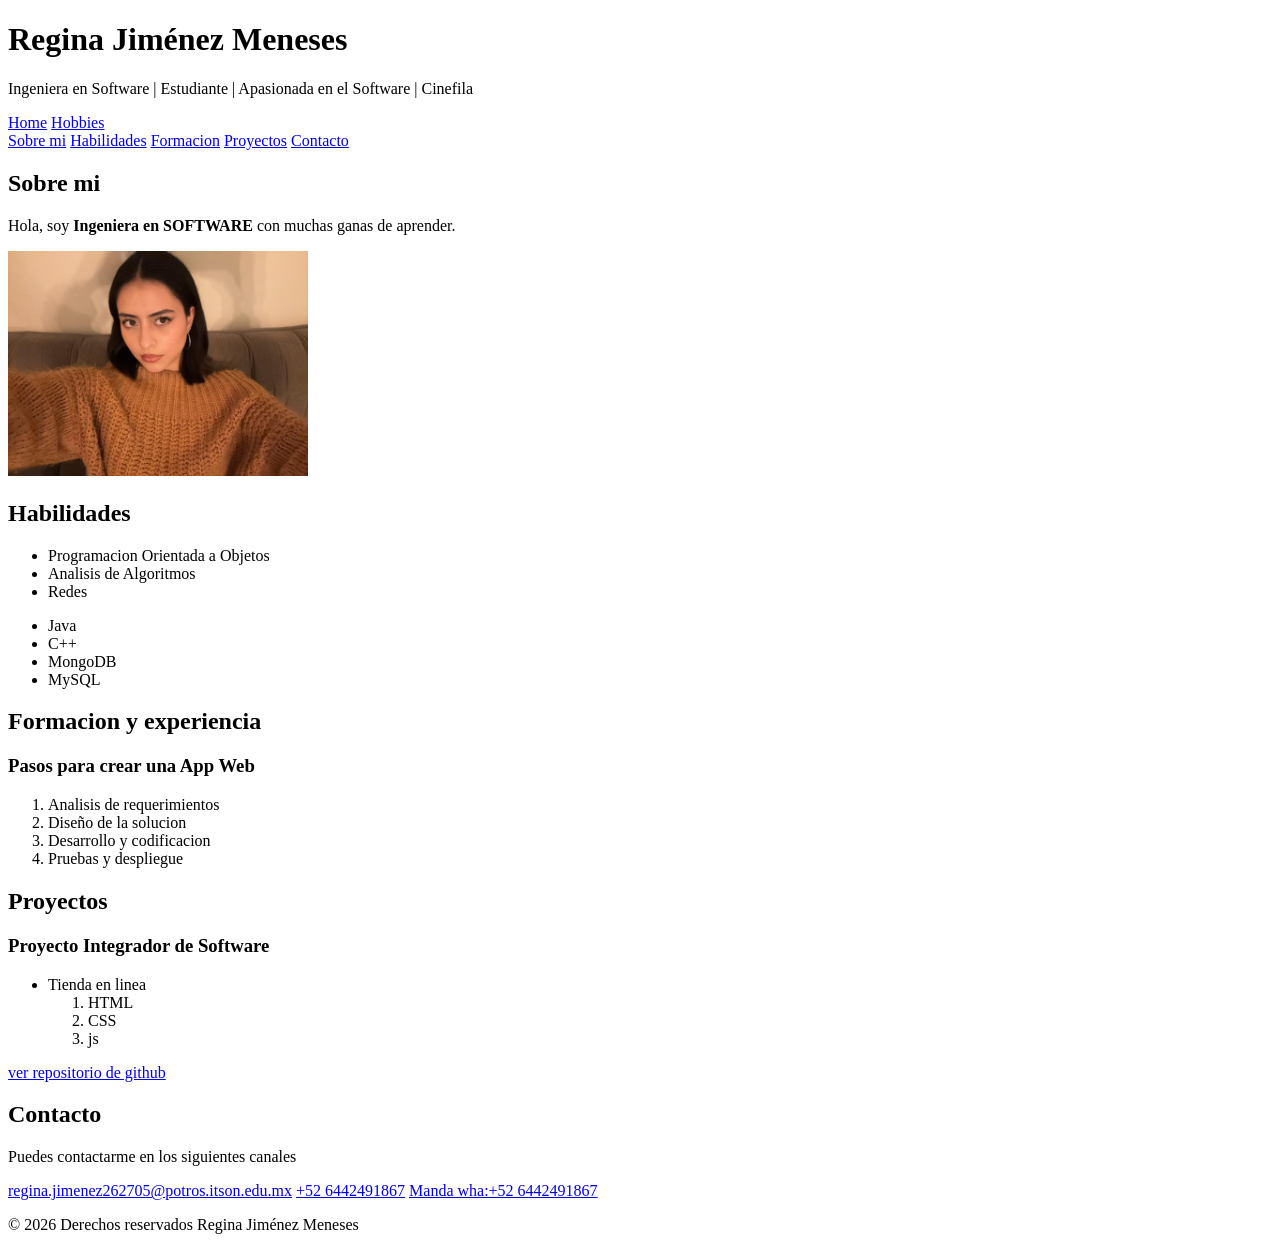
==== Portafolio/Portafolio/src/main/resources/static/index.html @ b5fa02b0 "Feat: Base de html del portafolio Para mantener mas organizado, decidí crear otro repositorio con el" ====
<!DOCTYPE html>
<html lang="en">
<head>
    <meta charset="UTF-8">
    <title>Mi portafolio personal</title>
    <meta name="viewport" content="width=device-width, initial-scale=1.5">
    <meta name="description" content="Portafolio profesional de la Ingeniera Regina Jiménez">
    <meta name="keywords" content="portafolio, ingeniero en software">
    <meta name="author" content="Regina Jiménez Meneses">
    <meta name="robots" content="index, follow">
    <link rel="shortcut icon" href="changuillo.jpg" type="image/x-icon">
</head>
<body>
<header>
    <h1>Regina Jiménez Meneses</h1>
    <p>Ingeniera en Software | Estudiante | Apasionada en el Software | Cinefila</p>
    <nav>
        <a href="index.html">Home</a>
        <a href="hobbies.html">Hobbies</a>
    </nav>
    <nav>
        <a href="#sobre-mi">Sobre mi</a>
        <a href="#habilidades">Habilidades</a>
        <a href="#formacion">Formacion</a>
        <a href="#proyectos">Proyectos</a>
        <a href="#contacto">Contacto</a>
    </nav>

</header>
<main>
    <section id="sobre-mi">
        <h2>Sobre mi</h2>
        <p>Hola, soy <strong> Ingeniera en SOFTWARE</strong> con muchas ganas de aprender.</p>
        <img src="imagenes/yo.jpeg" alt="Foto de Eva la primera mujer del mundo" width="300">
    </section>
    <section id="habilidades">
        <h2>Habilidades</h2>
        <ul>
            <li>Programacion Orientada a Objetos</li>
            <li>Analisis de Algoritmos</li>
            <li>Redes</li>
        </ul>

        <ul>
            <li>Java</li>
            <li>C++</li>
            <li>MongoDB</li>
            <li>MySQL</li>
        </ul>
    </section>
    <section id="formacion">
        <h2>Formacion y experiencia</h2>
        <h3>Pasos para crear una App Web</h3>
        <ol>
            <li>Analisis de requerimientos</li>
            <li>Diseño de la solucion</li>
            <li>Desarrollo y codificacion</li>
            <li>Pruebas y despliegue</li>
        </ol>
    </section>
    <section id="proyectos">
        <h2>Proyectos</h2>
        <h3>Proyecto Integrador de Software</h3>
        <ul>
            <li>Tienda en linea</li>
            <ol>
                <li>HTML</li>
                <li>CSS</li>
                <li>js</li>
            </ol>
        </ul>
        <a href="https://github.com/regiiniita?tab=repositories" target="_blank">ver repositorio de github</a>
    </section>
    <section id="contacto">
        <h2>Contacto</h2>
        <p>Puedes contactarme en los siguientes canales</p>
        <a href="mailto:regina.jimenez262705@potros.itson.edu.mx">regina.jimenez262705@potros.itson.edu.mx</a>
        <a href="tel:+526442491867">+52 6442491867</a>
        <a href="https://wa.me/526442491867"> Manda wha:+52 6442491867</a>
    </section>
</main>
<footer>
    <p>&copy; 2026 Derechos reservados Regina Jiménez Meneses</p>
</footer>

</body>
</html>
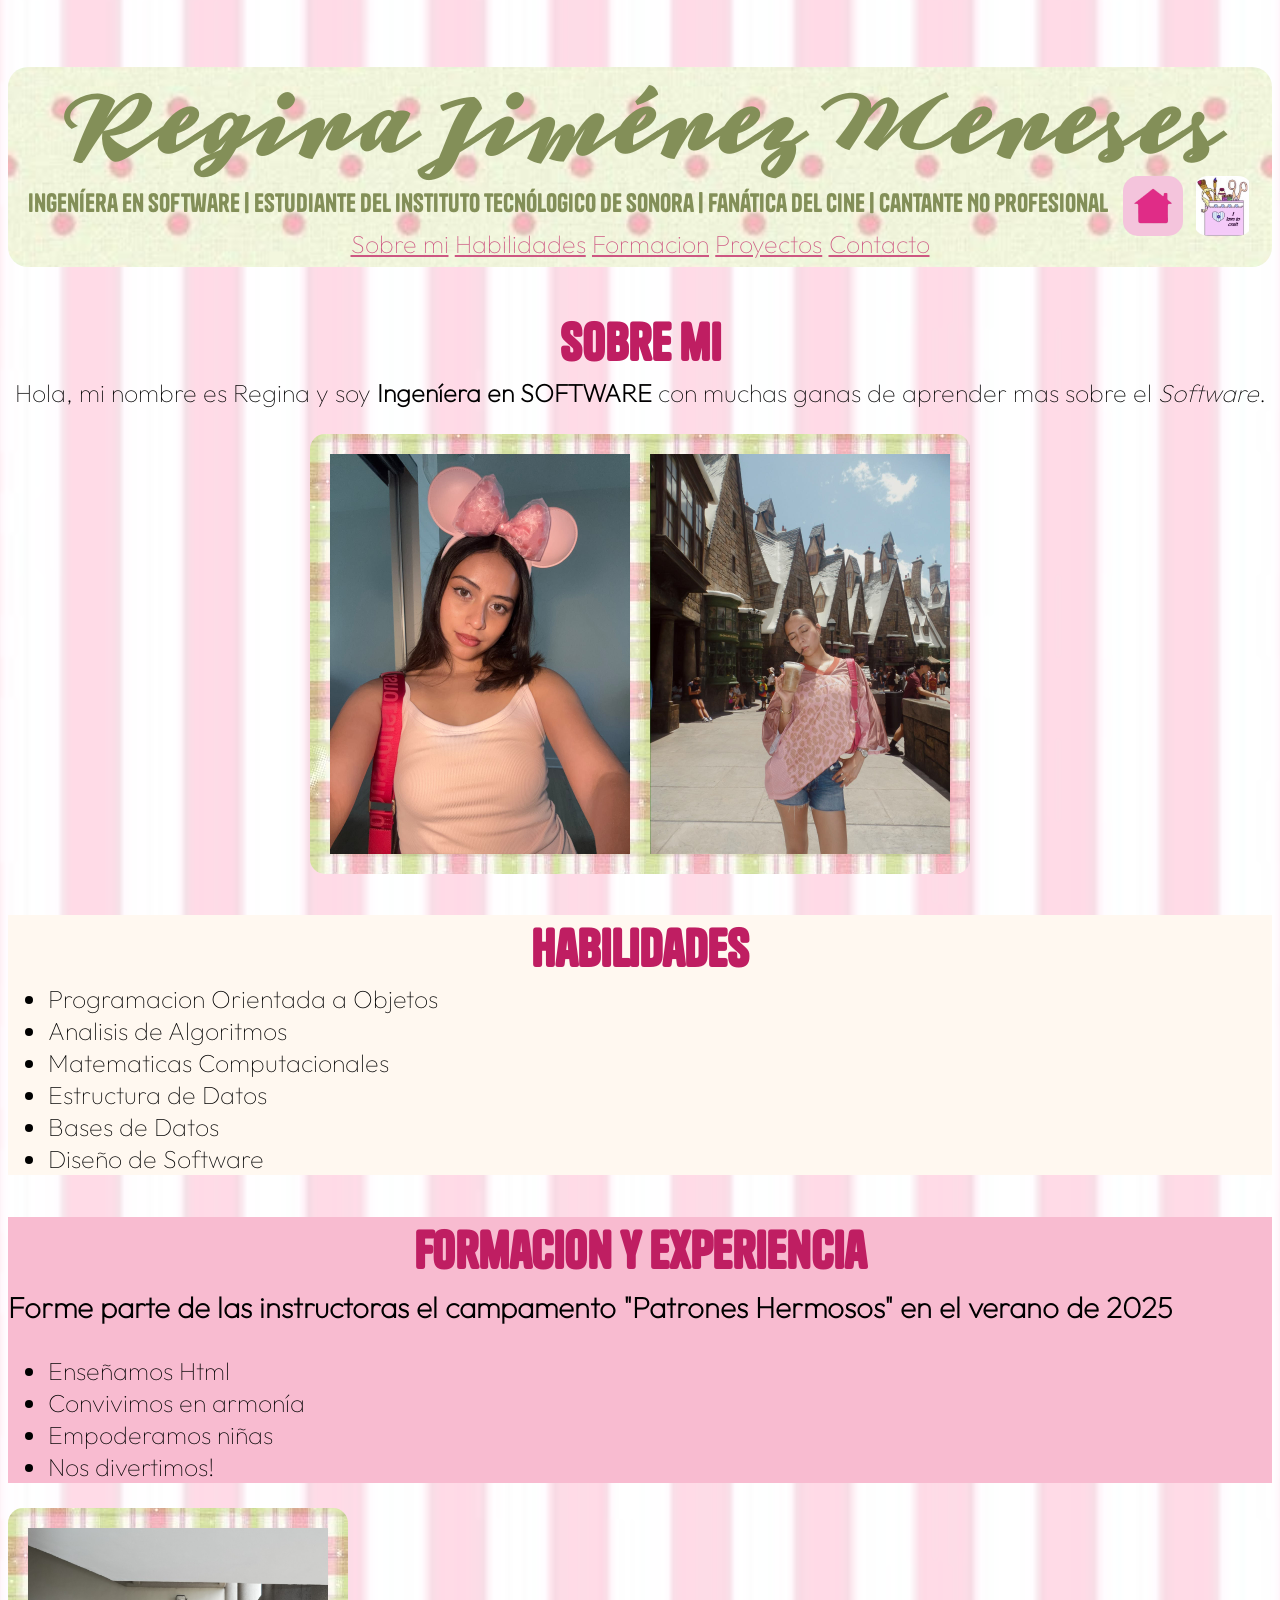
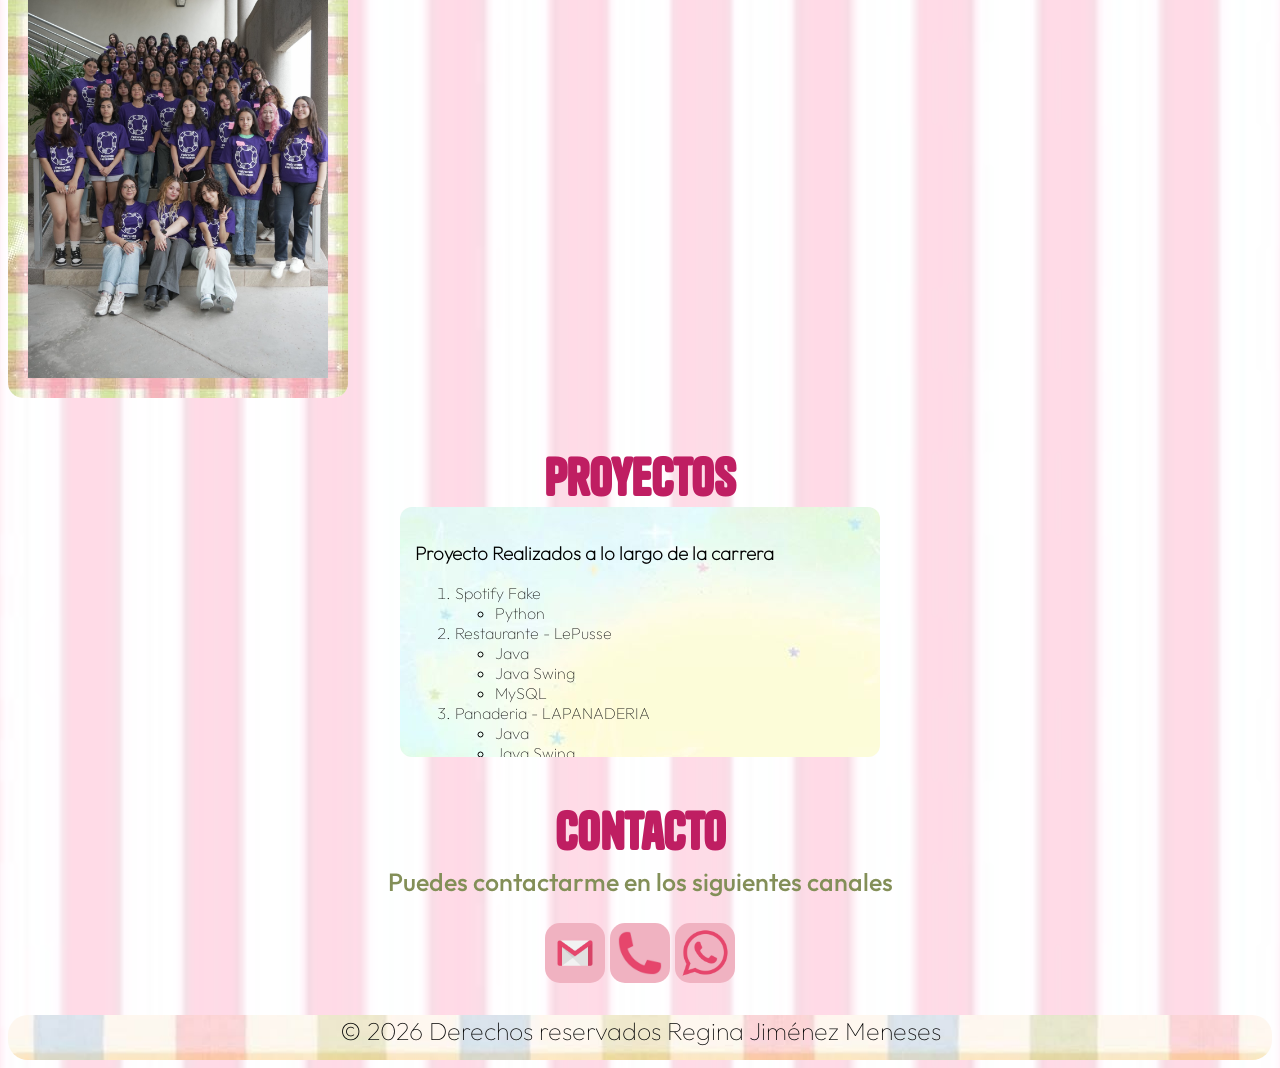
==== commit fe2c3d6a: "feat: Implementacion de css a la pagina web" ====
--- a/Portafolio/Portafolio/src/main/resources/static/index.html
+++ b/Portafolio/Portafolio/src/main/resources/static/index.html
@@ -8,17 +8,21 @@
     <meta name="keywords" content="portafolio, ingeniero en software">
     <meta name="author" content="Regina Jiménez Meneses">
     <meta name="robots" content="index, follow">
-    <link rel="shortcut icon" href="changuillo.jpg" type="image/x-icon">
+    <link rel="shortcut icon" href="imagenes/icon.jpg" type="image/x-icon">
+
+    <link rel="stylesheet" href="css/style.css">
 </head>
 <body>
 <header>
-    <h1>Regina Jiménez Meneses</h1>
-    <p>Ingeniera en Software | Estudiante | Apasionada en el Software | Cinefila</p>
-    <nav>
-        <a href="index.html">Home</a>
-        <a href="hobbies.html">Hobbies</a>
-    </nav>
-    <nav>
+    <h1 id="nombre">Regina Jiménez Meneses</h1>
+    <div class="contenedor-descriptivos">
+        <p id="descriptivos">Ingeníera en Software | Estudiante del Instituto Tecnólogico de Sonora | Fanática del Cine | Cantante No Profesional </p>
+        <nav id="navegador">
+            <a href="index.html"><img src="imagenes/home.jpg"></a>
+            <a href="hobbies.html"><img src="imagenes/hobbie.jpg"></a>
+        </nav>
+    </div>
+    <nav id="secciones">
         <a href="#sobre-mi">Sobre mi</a>
         <a href="#habilidades">Habilidades</a>
         <a href="#formacion">Formacion</a>
@@ -29,54 +33,75 @@
 </header>
 <main>
     <section id="sobre-mi">
-        <h2>Sobre mi</h2>
-        <p>Hola, soy <strong> Ingeniera en SOFTWARE</strong> con muchas ganas de aprender.</p>
-        <img src="imagenes/yo.jpeg" alt="Foto de Eva la primera mujer del mundo" width="300">
+        <h2 class="seccion">Sobre mi</h2>
+        <p id="texto">Hola, mi nombre es Regina y soy <strong> Ingeníera en SOFTWARE</strong> con muchas ganas de aprender mas sobre el <em>Software</em>.</p>
+        <div class="fotos-regina">
+        <img src="imagenes/foto3.jpeg" alt="Foto de Eva la primera mujer del mundo" width="300">
+        <img src="imagenes/foto4.jpeg" alt="Foto de Eva la primera mujer del mundo" width="300">
+        </div>
     </section>
     <section id="habilidades">
-        <h2>Habilidades</h2>
+        <h2 class="seccion">Habilidades</h2>
         <ul>
             <li>Programacion Orientada a Objetos</li>
             <li>Analisis de Algoritmos</li>
-            <li>Redes</li>
-        </ul>
-
-        <ul>
-            <li>Java</li>
-            <li>C++</li>
-            <li>MongoDB</li>
-            <li>MySQL</li>
+            <li>Matematicas Computacionales</li>
+            <li>Estructura de Datos</li>
+            <li>Bases de Datos</li>
+            <li>Diseño de Software</li>
         </ul>
     </section>
     <section id="formacion">
-        <h2>Formacion y experiencia</h2>
-        <h3>Pasos para crear una App Web</h3>
+        <h2 class="seccion">Formacion y experiencia</h2>
+        <h3>Forme parte de las instructoras el campamento <strong>"Patrones Hermosos"</strong> en el verano de 2025</h3>
+        <ul>
+            <li>Enseñamos Html</li>
+            <li>Convivimos en armonía</li>
+            <li>Empoderamos niñas</li>
+            <li>Nos divertimos!</li>
+        </ul>
+
+    </section>
+    <img id="patrones" src="imagenes/patrones.jpeg " width="300" >
+    <section id="proyectos">
+        <h2 class="seccion">Proyectos</h2>
+        <div id="proyectos-contenedor">
+        <h3>Proyecto Realizados a lo largo de la carrera</h3>
         <ol>
-            <li>Analisis de requerimientos</li>
-            <li>Diseño de la solucion</li>
-            <li>Desarrollo y codificacion</li>
-            <li>Pruebas y despliegue</li>
+            <li>Spotify Fake</li>
+            <ul>
+                <li>Python</li>
+            </ul>
+            <li>Restaurante - LePusse</li>
+            <ul>
+                <li>Java</li>
+                <li>Java Swing</li>
+                <li>MySQL</li>
+            </ul>
+            <li>Panaderia - LAPANADERIA</li>
+            <ul>
+                <li>Java</li>
+                <li>Java Swing</li>
+                <li>MongoDB</li>
+            </ul>
+            <li>Mapa de un Estado de la República</li>
+            <ul>
+                <li>Java</li>
+                <li>Java Swing</li>
+                <li>Analisis De Datos</li>
+            </ul>
+
         </ol>
-    </section>
-    <section id="proyectos">
-        <h2>Proyectos</h2>
-        <h3>Proyecto Integrador de Software</h3>
-        <ul>
-            <li>Tienda en linea</li>
-            <ol>
-                <li>HTML</li>
-                <li>CSS</li>
-                <li>js</li>
-            </ol>
-        </ul>
-        <a href="https://github.com/regiiniita?tab=repositories" target="_blank">ver repositorio de github</a>
+         <h4> Puedes visitar mi perfil de GitHub y ver mis proyectos: </h4>
+        <a href="https://github.com/regiiniita?tab=repositories" target="_blank"><img src="imagenes/githubPink.jpg"></a>
+        </div>
     </section>
     <section id="contacto">
-        <h2>Contacto</h2>
+        <h2 class="seccion">Contacto</h2>
         <p>Puedes contactarme en los siguientes canales</p>
-        <a href="mailto:regina.jimenez262705@potros.itson.edu.mx">regina.jimenez262705@potros.itson.edu.mx</a>
-        <a href="tel:+526442491867">+52 6442491867</a>
-        <a href="https://wa.me/526442491867"> Manda wha:+52 6442491867</a>
+        <a href="mailto:regina.jimenez262705@potros.itson.edu.mx"><img src="imagenes/correo.jpg"></a>
+        <a href="tel:+526442491867"><img src="imagenes/telefono.jpg"></a>
+        <a href="https://wa.me/526442491867"> <img src="imagenes/whatsapp.jpg"></a>
     </section>
 </main>
 <footer>
--- a/Portafolio/Portafolio/src/main/resources/static/css/style.css
+++ b/Portafolio/Portafolio/src/main/resources/static/css/style.css
@@ -0,0 +1,149 @@
+@import url('tanker.css');
+@import url('rosaline.css');
+@import url('outfit.css');
+
+header{
+    background-image: url("../imagenes/header.jpg");
+    background-size: cover;
+    background-position: center;
+    height: 200px;
+    border-radius: 20px;
+}
+#nombre {
+    font-family:'Rosaline-Regular';
+    color: #838F58;
+    text-align: center;
+    font-size: 100px;
+}
+.contenedor-descriptivos {
+    display: flex;
+    align-items: center;
+    justify-content: center;
+    gap: 15px;
+    margin-top: -20px;
+}
+
+#descriptivos {
+    font-family: 'Tanker-Regular';
+    color: #838F58;
+    text-align: center;
+    font-size: 25px;
+    margin-top: -75px;
+}
+
+#navegador {
+    display: flex;
+    gap: 10px;
+    margin-top: -90px;
+}
+#navegador img {
+    width: 60px;
+    height: 60px;
+    object-fit: contain;
+    border-radius: 15px;
+}
+#secciones {
+    text-align: center;
+    font-size: 25px;
+    margin-top: -25px;
+}
+
+#secciones a{
+    font-family: 'Outfit-Thin';
+    color: #cd5782;
+}
+body{
+    background-image: url("../imagenes/background2.jpg");
+    background-size: cover;
+    background-position: center;
+}
+
+.fotos-regina{
+    display: flex;
+    justify-content: center;
+    align-items: center;
+    gap: 20px;
+    background-image: url("../imagenes/img2.jpg");
+    padding: 20px;
+    border-radius: 15px;
+    width: fit-content;
+    margin: 20px auto;
+}
+.seccion{
+    font-family: 'Tanker-Regular';
+    color: #BF1E62;
+    text-align: center;
+    font-size: 50px;
+    margin-bottom: -25px;
+
+}
+#texto{
+    font-family: 'Outfit-Thin';
+    color: black;
+    text-align: center;
+    font-size: 25px;
+}
+
+#habilidades{
+    background-color: #FFF8F0;
+    font-family: 'Outfit-Thin';
+    color: black;
+    font-size: 25px;
+}
+
+#formacion{
+    background-color: #f8bbd0;
+    font-family: 'Outfit-Thin';
+    color: black;
+    font-size: 25px;
+}
+#patrones {
+    gap: 20px;
+    background-image: url("../imagenes/img2.jpg");
+    padding: 20px;
+    border-radius: 15px;
+}
+
+#proyectos-contenedor{
+    background-image: url("../imagenes/img4.jpg");
+    width: 450px;
+    height: 220px;
+    overflow-y: auto;
+    padding: 15px;
+    border-radius: 12px;
+    margin: 20px auto;
+    text-align: left;
+    font-family: 'Outfit-Thin';
+}
+
+#proyectos-contenedor img{
+    width: 60px;
+    height: 60px;
+    object-fit: contain;
+    border-radius: 15px;
+}
+
+#contacto{
+    font-family: 'Outfit-Medium';
+    color: #838F58;
+    text-align: center;
+    font-size: 25px;
+}
+#contacto img {
+    width: 60px;
+    height: 60px;
+    object-fit: contain;
+    border-radius: 15px;
+}
+
+footer{
+    background-image: url("../imagenes/img3.jpg");
+    background-size: cover;
+    background-position: center;
+    height: 45px;
+    border-radius: 20px;
+    font-family:'Outfit-Thin';
+    font-size: 25px;
+    text-align: center;
+}
+
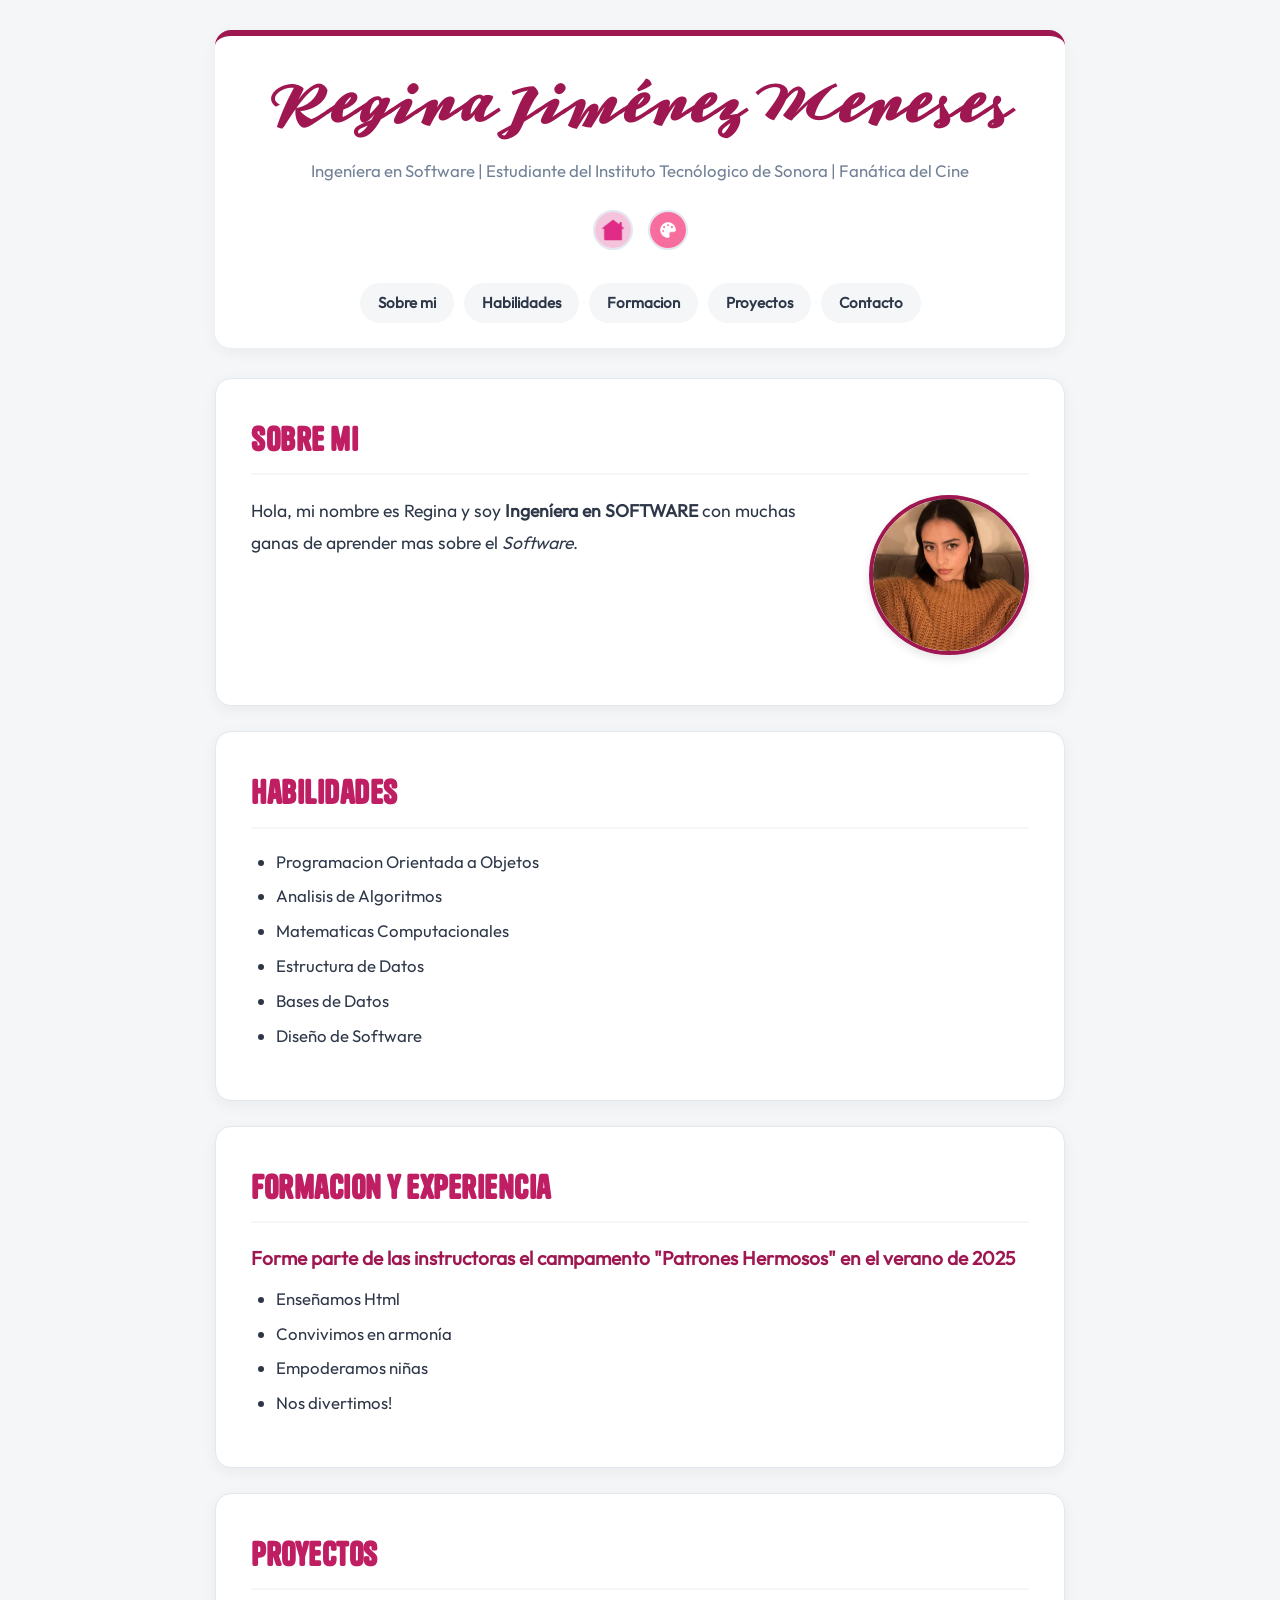
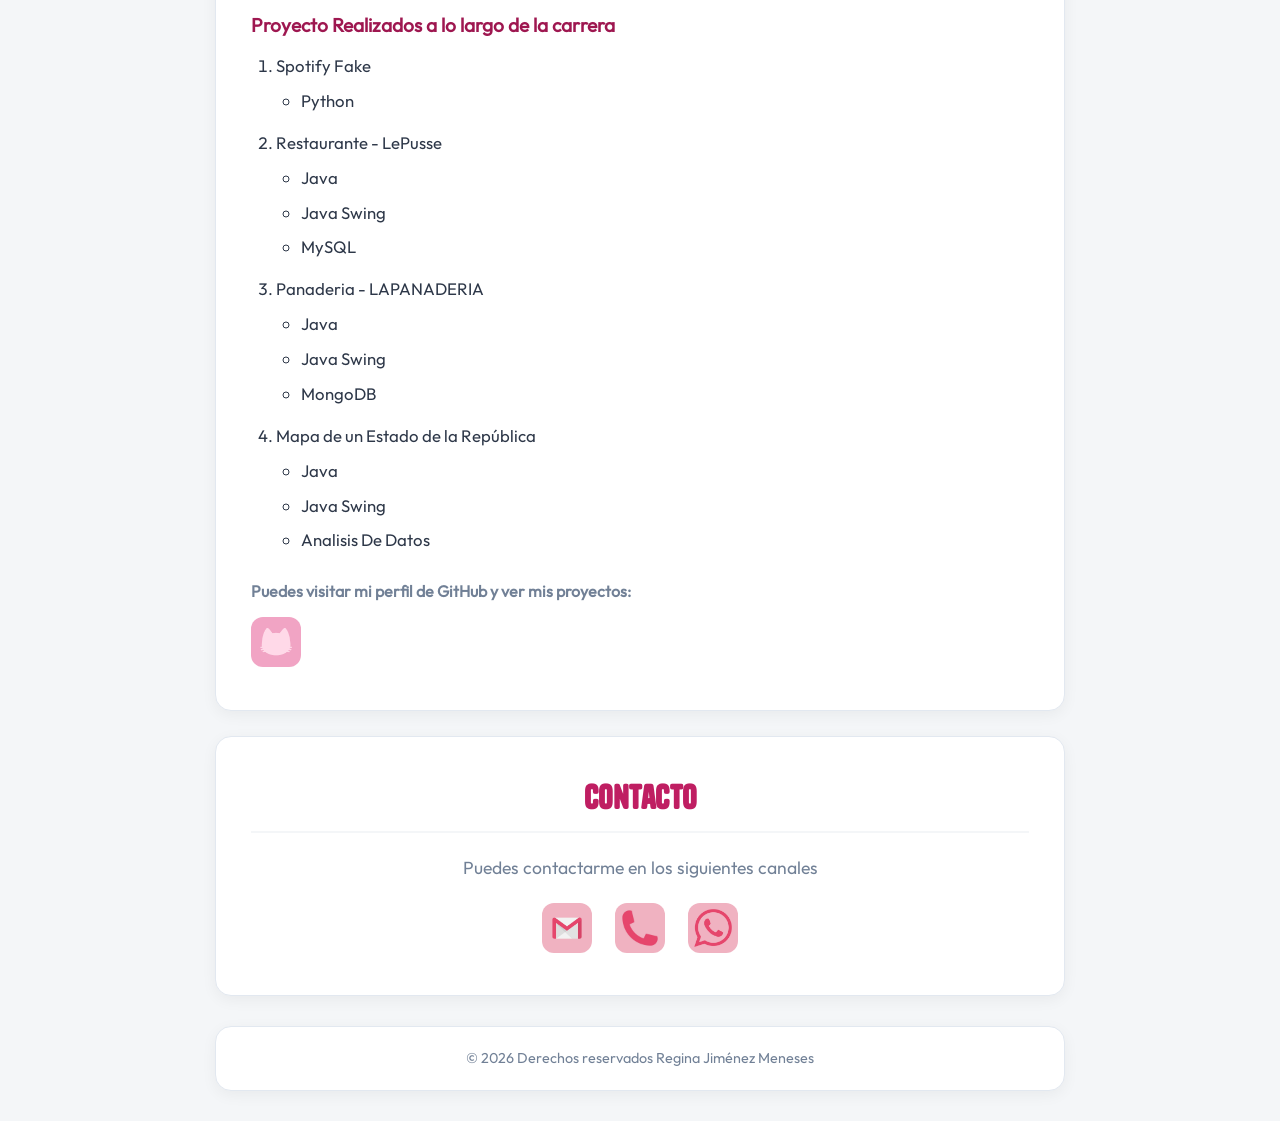
==== commit 1b4ae39f: "feat: Implementacion de practica de clase Volvi a realizar la pagina web con lo visto en clase y par" ====
--- a/Portafolio/Portafolio/src/main/resources/static/index.html
+++ b/Portafolio/Portafolio/src/main/resources/static/index.html
@@ -15,13 +15,11 @@
 <body>
 <header>
     <h1 id="nombre">Regina Jiménez Meneses</h1>
-    <div class="contenedor-descriptivos">
-        <p id="descriptivos">Ingeníera en Software | Estudiante del Instituto Tecnólogico de Sonora | Fanática del Cine | Cantante No Profesional </p>
+        <p id="descriptivos">Ingeníera en Software | Estudiante del Instituto Tecnólogico de Sonora | Fanática del Cine </p>
         <nav id="navegador">
             <a href="index.html"><img src="imagenes/home.jpg"></a>
-            <a href="hobbies.html"><img src="imagenes/hobbie.jpg"></a>
+            <a href="hobbies.html"><img src="imagenes/hobbies.jpg"></a>
         </nav>
-    </div>
     <nav id="secciones">
         <a href="#sobre-mi">Sobre mi</a>
         <a href="#habilidades">Habilidades</a>
@@ -34,11 +32,8 @@
 <main>
     <section id="sobre-mi">
         <h2 class="seccion">Sobre mi</h2>
+        <img id="foto-perfil" src="imagenes/foto.jpeg" alt="Foto de Eva la primera mujer del mundo" width="300">
         <p id="texto">Hola, mi nombre es Regina y soy <strong> Ingeníera en SOFTWARE</strong> con muchas ganas de aprender mas sobre el <em>Software</em>.</p>
-        <div class="fotos-regina">
-        <img src="imagenes/foto3.jpeg" alt="Foto de Eva la primera mujer del mundo" width="300">
-        <img src="imagenes/foto4.jpeg" alt="Foto de Eva la primera mujer del mundo" width="300">
-        </div>
     </section>
     <section id="habilidades">
         <h2 class="seccion">Habilidades</h2>
@@ -62,10 +57,8 @@
         </ul>
 
     </section>
-    <img id="patrones" src="imagenes/patrones.jpeg " width="300" >
     <section id="proyectos">
         <h2 class="seccion">Proyectos</h2>
-        <div id="proyectos-contenedor">
         <h3>Proyecto Realizados a lo largo de la carrera</h3>
         <ol>
             <li>Spotify Fake</li>
@@ -94,7 +87,6 @@
         </ol>
          <h4> Puedes visitar mi perfil de GitHub y ver mis proyectos: </h4>
         <a href="https://github.com/regiiniita?tab=repositories" target="_blank"><img src="imagenes/githubPink.jpg"></a>
-        </div>
     </section>
     <section id="contacto">
         <h2 class="seccion">Contacto</h2>
--- a/Portafolio/Portafolio/src/main/resources/static/css/style.css
+++ b/Portafolio/Portafolio/src/main/resources/static/css/style.css
@@ -2,148 +2,248 @@
 @import url('rosaline.css');
 @import url('outfit.css');
 
-header{
-    background-image: url("../imagenes/header.jpg");
-    background-size: cover;
-    background-position: center;
-    height: 200px;
-    border-radius: 20px;
-}
+:root {
+    --primary-color: #9E1750;
+    --accent-color: #BF1E62;
+    --accent-hover: #9E1750;
+    --bg-body: #F4F6F8;
+    --card-bg: #FFFFFF;
+    --text-main: #2D3748;
+    --text-muted: #718096;
+    --border-color: #E2E8F0;
+
+    --font-title: 'Rosaline-Regular', 'Georgia', serif;
+    --font-subtitle: 'Tanker-Regular', 'Impact', sans-serif;
+    --font-body: 'Outfit-Regular', 'Outfit-Thin', sans-serif;
+
+    --border-radius: 16px;
+    --box-shadow: 0 4px 15px rgba(0, 0, 0, 0.05);
+    --transition: all 0.3s ease;
+    --max-width: 850px;
+}
+
+
+* {
+    box-sizing: border-box;
+    margin: 0;
+    padding: 0;
+}
+
+body {
+    background-color: var(--bg-body);
+    color: var(--text-main);
+    font-family: var(--font-body);
+    line-height: 1.6;
+    padding: 30px 15px;
+}
+
+header {
+    max-width: var(--max-width);
+    margin: 0 auto 30px auto;
+    background-color: var(--card-bg);
+    padding: 40px 25px 25px 25px;
+    border-radius: var(--border-radius);
+    box-shadow: var(--box-shadow);
+    text-align: center;
+    border-top: 6px solid var(--primary-color);
+}
+
 #nombre {
-    font-family:'Rosaline-Regular';
-    color: #838F58;
-    text-align: center;
-    font-size: 100px;
-}
-.contenedor-descriptivos {
+    font-family: var(--font-title);
+    color: var(--primary-color);
+    font-size: clamp(2.5rem, 5vw, 4rem);
+    line-height: 1.1;
+    margin-bottom: 12px;
+}
+
+#descriptivos {
+    font-family: var(--font-body);
+    color: var(--text-muted);
+    font-size: 1.05rem;
+    font-weight: 500;
+    margin-bottom: 25px;
+}
+
+#navegador {
     display: flex;
-    align-items: center;
     justify-content: center;
     gap: 15px;
-    margin-top: -20px;
-}
-
-#descriptivos {
-    font-family: 'Tanker-Regular';
-    color: #838F58;
-    text-align: center;
-    font-size: 25px;
-    margin-top: -75px;
-}
-
-#navegador {
-    display: flex;
-    gap: 10px;
-    margin-top: -90px;
-}
+    margin-bottom: 25px;
+}
+
 #navegador img {
-    width: 60px;
-    height: 60px;
-    object-fit: contain;
-    border-radius: 15px;
-}
+    width: 40px;
+    height: 40px;
+    border-radius: 50%;
+    object-fit: cover;
+    transition: var(--transition);
+    border: 2px solid var(--border-color);
+}
+
+#navegador img:hover {
+    transform: translateY(-3px);
+    border-color: var(--accent-color);
+}
+
 #secciones {
-    text-align: center;
-    font-size: 25px;
-    margin-top: -25px;
-}
-
-#secciones a{
-    font-family: 'Outfit-Thin';
-    color: #cd5782;
-}
-body{
-    background-image: url("../imagenes/background2.jpg");
-    background-size: cover;
-    background-position: center;
-}
-
-.fotos-regina{
     display: flex;
     justify-content: center;
-    align-items: center;
-    gap: 20px;
-    background-image: url("../imagenes/img2.jpg");
+    flex-wrap: wrap;
+    gap: 10px;
+}
+
+#secciones a {
+    font-family: var(--font-body);
+    color: var(--text-main);
+    text-decoration: none;
+    font-size: 0.95rem;
+    font-weight: 600;
+    padding: 8px 18px;
+    border-radius: 20px;
+    background-color: var(--bg-body);
+    transition: var(--transition);
+}
+
+#secciones a:hover {
+    background-color: var(--accent-color);
+    color: #FFFFFF;
+}
+
+
+main {
+    max-width: var(--max-width);
+    margin: 0 auto;
+    display: flex;
+    flex-direction: column;
+    gap: 25px;
+}
+
+.titulo-pagina {
+    font-family: var(--font-subtitle);
+    color: var(--primary-color);
+    font-size: 2.5rem;
+    text-align: center;
+    margin-bottom: 5px;
+}
+
+
+main section {
+    background-color: var(--card-bg);
+    padding: 35px;
+    border-radius: var(--border-radius);
+    box-shadow: var(--box-shadow);
+    border: 1px solid var(--border-color);
+}
+
+.seccion {
+    font-family: var(--font-subtitle);
+    color: var(--accent-color);
+    font-size: 2rem;
+    margin-bottom: 20px;
+    border-bottom: 2px solid var(--bg-body);
+    padding-bottom: 8px;
+    letter-spacing: 0.5px;
+}
+
+main section h3 {
+    color: var(--primary-color);
+    font-size: 1.2rem;
+    margin-top: 15px;
+    margin-bottom: 12px;
+}
+
+main section p {
+    font-size: 1.1rem;
+    color: var(--text-main);
+    line-height: 1.7;
+}
+
+main ul, main ol {
+    padding-left: 25px;
+    margin-bottom: 15px;
+}
+
+main li {
+    margin-bottom: 8px;
+    color: var(--text-main);
+    font-size: 1.05rem;
+}
+
+main ol ul {
+    list-style-type: circle;
+    margin-top: 5px;
+    margin-bottom: 15px;
+    color: var(--text-muted);
+}
+
+
+#sobre-mi {
+    display: flow-root;
+}
+
+#foto-perfil {
+    float: right;
+    width: 160px;
+    height: 160px;
+    object-fit: cover;
+    border-radius: 50%;
+    border: 4px solid var(--primary-color);
+    margin-left: 25px;
+    margin-bottom: 15px;
+    box-shadow: 0 4px 10px rgba(0, 0, 0, 0.1);
+}
+
+#texto {
+    font-size: 1.1rem;
+    line-height: 1.8;
+}
+
+#proyectos h4 {
+    margin-top: 25px;
+    margin-bottom: 12px;
+    color: var(--text-muted);
+    font-size: 1rem;
+}
+
+#proyectos a img,
+#contacto img {
+    width: 50px;
+    height: 50px;
+    object-fit: contain;
+    border-radius: 12px;
+    transition: var(--transition);
+}
+
+#proyectos a img:hover,
+#contacto img:hover {
+    transform: translateY(-4px);
+    filter: drop-shadow(0 4px 6px rgba(0, 0, 0, 0.15));
+}
+
+#contacto {
+    text-align: center;
+}
+
+#contacto p {
+    margin-bottom: 20px;
+    font-size: 1.1rem;
+    color: var(--text-muted);
+}
+
+#contacto a {
+    display: inline-block;
+    margin: 0 10px;
+}
+
+footer {
+    max-width: var(--max-width);
+    margin: 30px auto 0 auto;
+    text-align: center;
     padding: 20px;
-    border-radius: 15px;
-    width: fit-content;
-    margin: 20px auto;
-}
-.seccion{
-    font-family: 'Tanker-Regular';
-    color: #BF1E62;
-    text-align: center;
-    font-size: 50px;
-    margin-bottom: -25px;
-
-}
-#texto{
-    font-family: 'Outfit-Thin';
-    color: black;
-    text-align: center;
-    font-size: 25px;
-}
-
-#habilidades{
-    background-color: #FFF8F0;
-    font-family: 'Outfit-Thin';
-    color: black;
-    font-size: 25px;
-}
-
-#formacion{
-    background-color: #f8bbd0;
-    font-family: 'Outfit-Thin';
-    color: black;
-    font-size: 25px;
-}
-#patrones {
-    gap: 20px;
-    background-image: url("../imagenes/img2.jpg");
-    padding: 20px;
-    border-radius: 15px;
-}
-
-#proyectos-contenedor{
-    background-image: url("../imagenes/img4.jpg");
-    width: 450px;
-    height: 220px;
-    overflow-y: auto;
-    padding: 15px;
-    border-radius: 12px;
-    margin: 20px auto;
-    text-align: left;
-    font-family: 'Outfit-Thin';
-}
-
-#proyectos-contenedor img{
-    width: 60px;
-    height: 60px;
-    object-fit: contain;
-    border-radius: 15px;
-}
-
-#contacto{
-    font-family: 'Outfit-Medium';
-    color: #838F58;
-    text-align: center;
-    font-size: 25px;
-}
-#contacto img {
-    width: 60px;
-    height: 60px;
-    object-fit: contain;
-    border-radius: 15px;
-}
-
-footer{
-    background-image: url("../imagenes/img3.jpg");
-    background-size: cover;
-    background-position: center;
-    height: 45px;
-    border-radius: 20px;
-    font-family:'Outfit-Thin';
-    font-size: 25px;
-    text-align: center;
-}
-
+    background-color: var(--card-bg);
+    border-radius: var(--border-radius);
+    color: var(--text-muted);
+    font-size: 0.9rem;
+    box-shadow: var(--box-shadow);
+    border: 1px solid var(--border-color);
+}
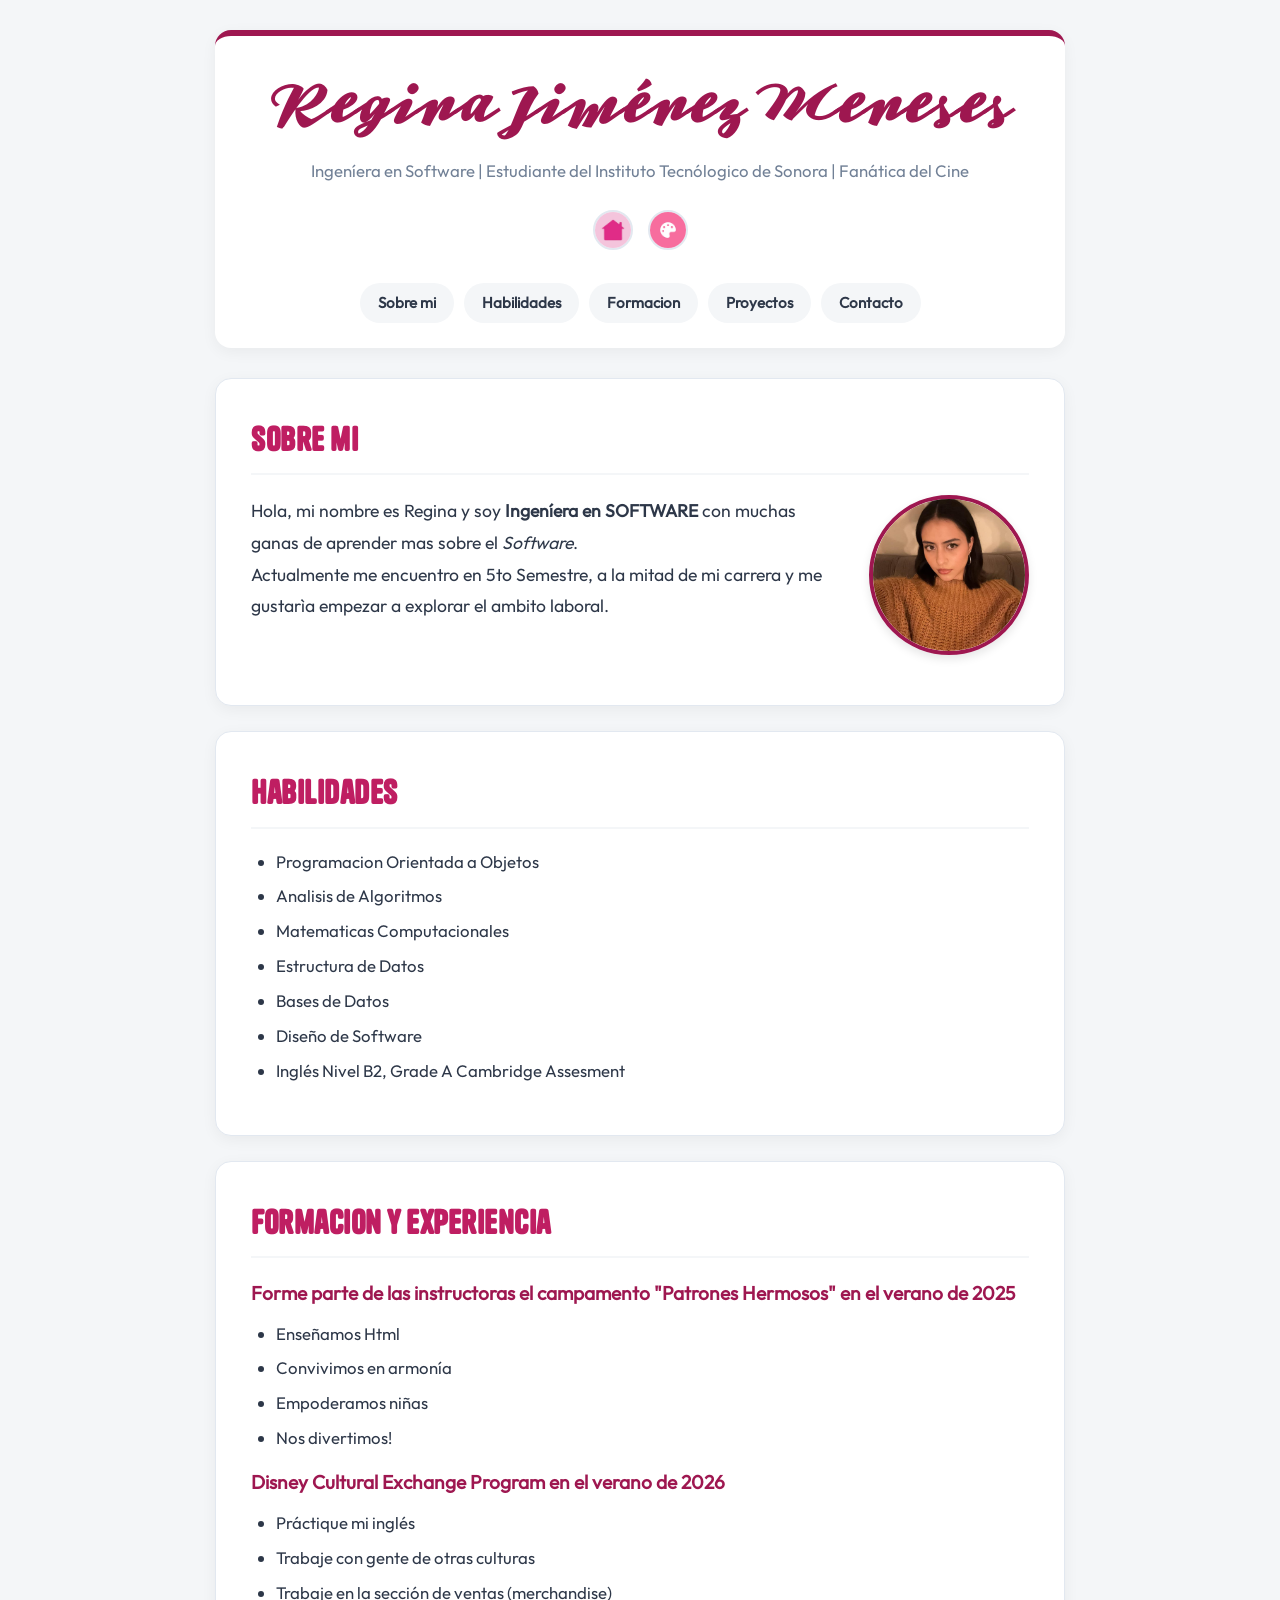
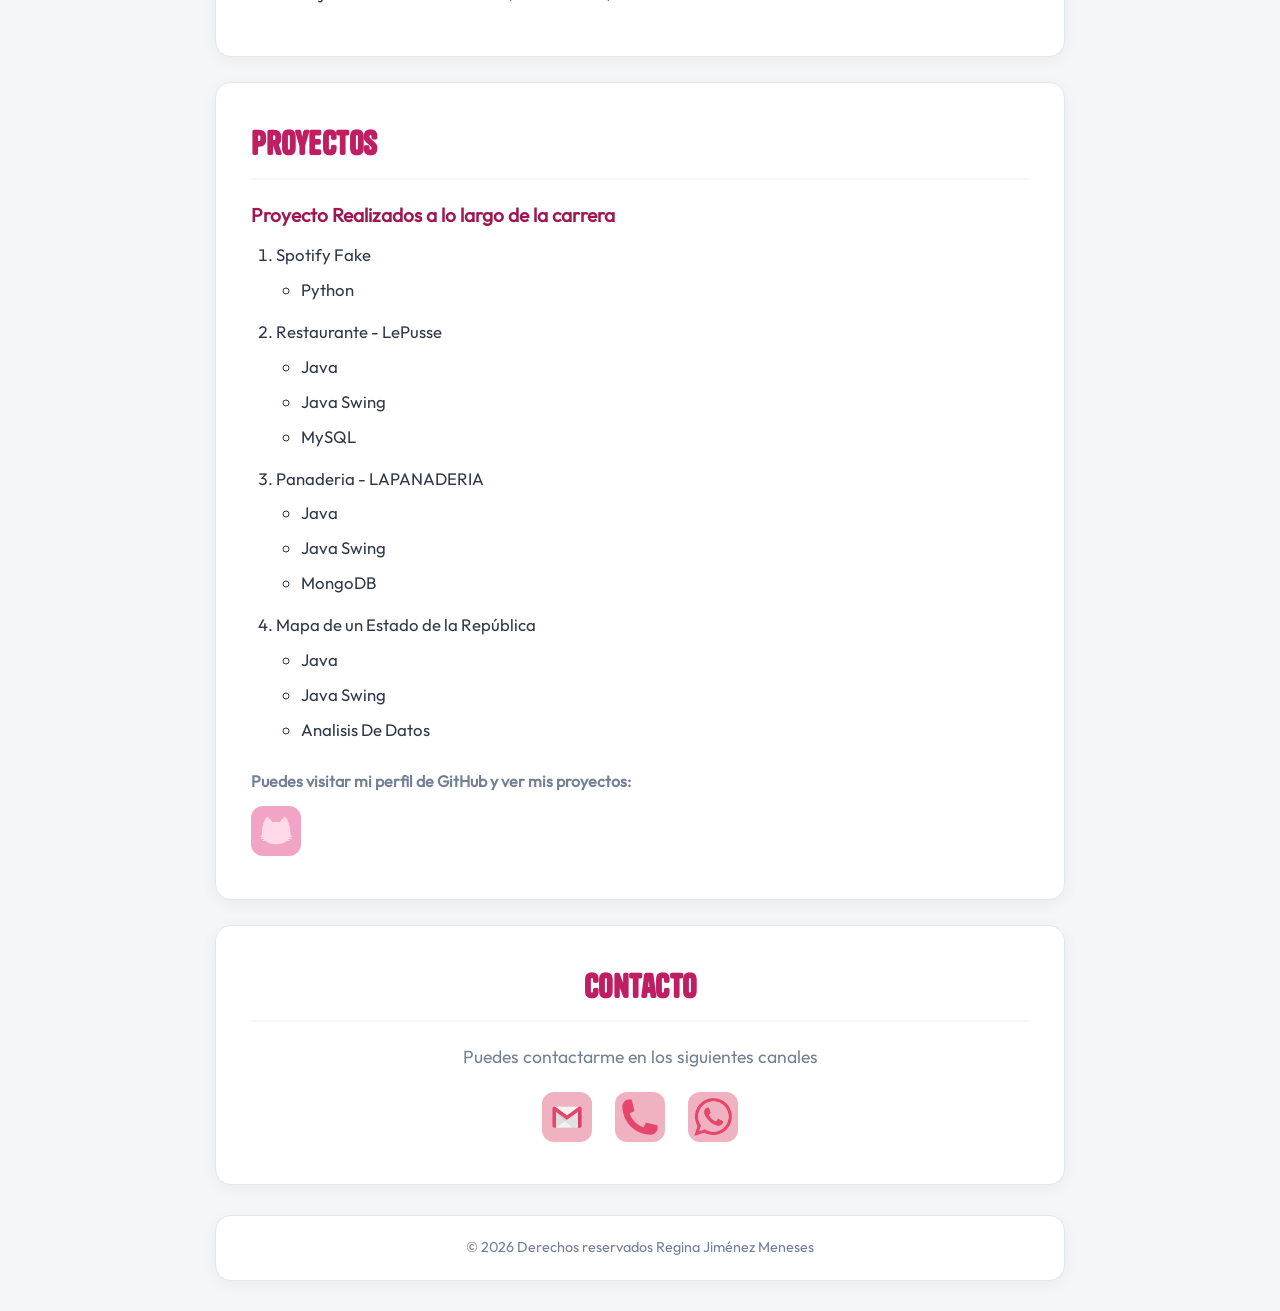
==== commit 4eef1590: "update index" ====
--- a/Portafolio/Portafolio/src/main/resources/static/index.html
+++ b/Portafolio/Portafolio/src/main/resources/static/index.html
@@ -34,6 +34,7 @@
         <h2 class="seccion">Sobre mi</h2>
         <img id="foto-perfil" src="imagenes/foto.jpeg" alt="Foto de Eva la primera mujer del mundo" width="300">
         <p id="texto">Hola, mi nombre es Regina y soy <strong> Ingeníera en SOFTWARE</strong> con muchas ganas de aprender mas sobre el <em>Software</em>.</p>
+        <p id="texto">Actualmente me encuentro en 5to Semestre, a la mitad de mi carrera y me gustarìa empezar a explorar el ambito laboral.</p>
     </section>
     <section id="habilidades">
         <h2 class="seccion">Habilidades</h2>
@@ -44,6 +45,8 @@
             <li>Estructura de Datos</li>
             <li>Bases de Datos</li>
             <li>Diseño de Software</li>
+            <li>Inglés Nivel B2, Grade A Cambridge Assesment</li>
+
         </ul>
     </section>
     <section id="formacion">
@@ -54,6 +57,13 @@
             <li>Convivimos en armonía</li>
             <li>Empoderamos niñas</li>
             <li>Nos divertimos!</li>
+        </ul>
+
+        <h3>Disney Cultural Exchange Program  en el verano de 2026</h3>
+        <ul>
+            <li>Práctique mi inglés</li>
+            <li>Trabaje con gente de otras culturas</li>
+            <li>Trabaje en la sección de ventas (merchandise)</li>
         </ul>
 
     </section>
